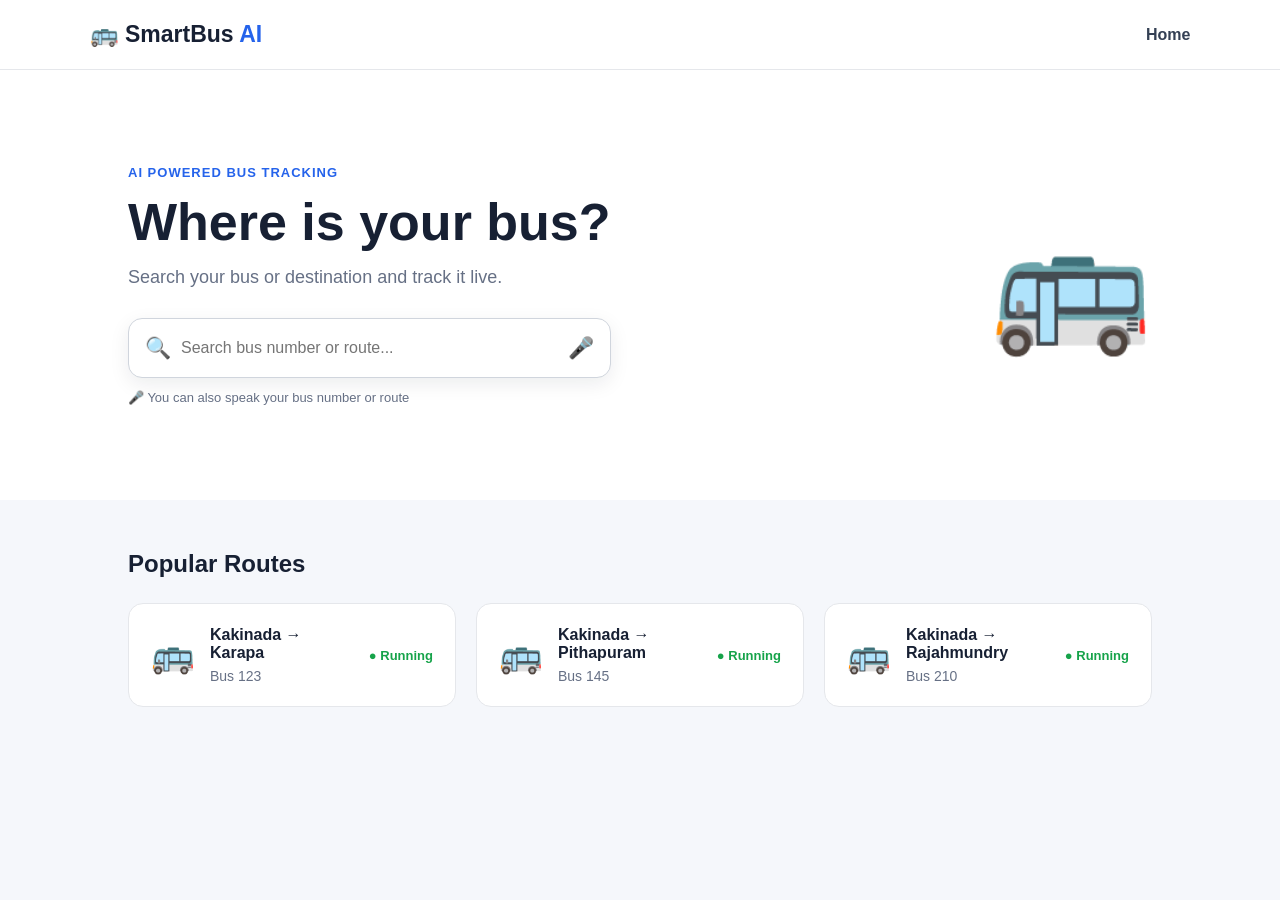
==== index.html @ e0d9ff0c "Add files via upload" ====
<!DOCTYPE html>
<html lang="en">
<head>
    <meta charset="UTF-8">
    <meta name="viewport" content="width=device-width, initial-scale=1.0">
    <title>SmartBus AI</title>
    <link rel="stylesheet" href="style.css">
</head>

<body>

<header class="header">
    <div class="logo">🚌 SmartBus <span>AI</span></div>

    <nav>
        <a href="index.html">Home</a>
    </nav>
</header>


<main>

    <section class="hero">

        <div class="hero-content">

            <p class="tagline">AI POWERED BUS TRACKING</p>

            <h1>Where is your bus?</h1>

            <p class="subtitle">
                Search your bus or destination and track it live.
            </p>


            <div class="search-container">

                <div class="search-box">

                    <span class="search-icon">🔍</span>

                    <input
                        type="text"
                        id="searchInput"
                        placeholder="Search bus number or route..."
                        autocomplete="off"
                    >

                    <button id="voiceButton">🎤</button>

                </div>

                <div id="suggestions" class="suggestions"></div>

            </div>

            <p class="voice-help">
                🎤 You can also speak your bus number or route
            </p>

        </div>

        <div class="bus-image">
            🚌
        </div>

    </section>


    <section class="bus-section">

        <h2>Popular Routes</h2>

        <div class="bus-list">

            <div class="bus-card" onclick="openBus('123')">

                <div class="bus-icon">🚌</div>

                <div class="bus-info">
                    <h3>Kakinada → Karapa</h3>
                    <p>Bus 123</p>
                </div>

                <span class="running">● Running</span>

            </div>


            <div class="bus-card" onclick="openBus('145')">

                <div class="bus-icon">🚌</div>

                <div class="bus-info">
                    <h3>Kakinada → Pithapuram</h3>
                    <p>Bus 145</p>
                </div>

                <span class="running">● Running</span>

            </div>


            <div class="bus-card" onclick="openBus('210')">

                <div class="bus-icon">🚌</div>

                <div class="bus-info">
                    <h3>Kakinada → Rajahmundry</h3>
                    <p>Bus 210</p>
                </div>

                <span class="running">● Running</span>

            </div>

        </div>

    </section>

</main>


<script src="script.js"></script>

</body>
</html>
---- style.css ----
* {
    margin: 0;
    padding: 0;
    box-sizing: border-box;
}

body {
    font-family: Arial, Helvetica, sans-serif;
    background: #f5f7fb;
    color: #172033;
}

/* =========================================
   HEADER
========================================= */

.header {
    height: 70px;
    background: white;
    display: flex;
    align-items: center;
    justify-content: space-between;
    padding: 0 7%;
    border-bottom: 1px solid #e5e7eb;
}

.logo {
    font-size: 23px;
    font-weight: 700;
}

.logo span {
    color: #2563eb;
}

.header nav a {
    text-decoration: none;
    color: #344054;
    font-weight: 600;
}

/* =========================================
   HOME PAGE
========================================= */

main {
    width: 100%;
}

.hero {
    min-height: 430px;
    background: white;
    display: flex;
    align-items: center;
    justify-content: space-between;
    padding: 60px 10%;
}

.hero-content {
    max-width: 650px;
}

.tagline {
    color: #2563eb;
    font-size: 13px;
    font-weight: 700;
    letter-spacing: 1px;
    margin-bottom: 12px;
}

.hero h1 {
    font-size: 52px;
    margin-bottom: 15px;
}

.subtitle {
    font-size: 18px;
    color: #667085;
    margin-bottom: 30px;
}

.bus-image {
    font-size: 130px;
}

.search-container {
    position: relative;
    max-width: 600px;
}

.search-box {
    height: 60px;
    background: white;
    border: 1px solid #d0d5dd;
    border-radius: 14px;
    display: flex;
    align-items: center;
    padding: 0 16px;
    box-shadow: 0 6px 20px rgba(16, 24, 40, 0.08);
}

.search-icon {
    font-size: 21px;
    margin-right: 10px;
}

.search-box input {
    flex: 1;
    border: none;
    outline: none;
    font-size: 16px;
}

.search-box button {
    border: none;
    background: transparent;
    font-size: 21px;
    cursor: pointer;
}

.voice-help {
    color: #667085;
    font-size: 13px;
    margin-top: 12px;
}

.suggestions {
    display: none;
    position: absolute;
    top: 66px;
    left: 0;
    right: 0;
    background: white;
    border-radius: 12px;
    box-shadow: 0 8px 25px rgba(0, 0, 0, 0.12);
    overflow: hidden;
    z-index: 100;
}

.suggestion-item {
    padding: 15px 18px;
    border-bottom: 1px solid #f0f0f0;
    cursor: pointer;
}

.suggestion-item:hover {
    background: #f5f8ff;
}

.suggestion-item strong {
    display: block;
    font-size: 15px;
}

.suggestion-item small {
    color: #667085;
}

.bus-section {
    padding: 50px 10%;
}

.bus-section h2 {
    margin-bottom: 25px;
}

.bus-list {
    display: grid;
    grid-template-columns: repeat(3, 1fr);
    gap: 20px;
}

.bus-card {
    background: white;
    border: 1px solid #e5e7eb;
    border-radius: 15px;
    padding: 22px;
    display: flex;
    align-items: center;
    gap: 15px;
    cursor: pointer;
    transition: 0.2s;
}

.bus-card:hover {
    transform: translateY(-3px);
    box-shadow: 0 8px 25px rgba(0, 0, 0, 0.08);
}

.bus-icon {
    font-size: 35px;
}

.bus-info {
    flex: 1;
}

.bus-info h3 {
    font-size: 16px;
    margin-bottom: 6px;
}

.bus-info p {
    color: #667085;
    font-size: 14px;
}

.running {
    color: #16a34a;
    font-size: 13px;
    font-weight: 600;
}

/* =========================================
   TRACKING PAGE
========================================= */

.tracking-page {
    max-width: 1150px;
    margin: auto;
    padding: 35px 25px 60px;
}

.track-header {
    display: flex;
    justify-content: space-between;
    align-items: center;
    margin-bottom: 25px;
}

.track-header h1 {
    font-size: 34px;
    margin-bottom: 6px;
}

.track-header p:last-child {
    color: #667085;
}

.live-status {
    color: #16a34a;
    font-weight: 700;
    display: flex;
    align-items: center;
    gap: 7px;
}

.live-dot {
    width: 10px;
    height: 10px;
    background: #16a34a;
    border-radius: 50%;
}

/* =========================================
   LOCATION CARD
========================================= */

.location-card {
    background: white;
    border: 1px solid #e5e7eb;
    border-radius: 16px;
    padding: 25px;
    display: grid;
    grid-template-columns: repeat(3, 1fr);
    gap: 20px;
    margin-bottom: 25px;
    box-shadow: 0 5px 18px rgba(16, 24, 40, 0.04);
}

.location-item {
    display: flex;
    align-items: center;
    gap: 13px;
}

.location-icon {
    font-size: 25px;
}

.location-item small {
    display: block;
    color: #667085;
    font-size: 12px;
    margin-bottom: 5px;
}

.location-item strong {
    font-size: 15px;
}

/* =========================================
   MAP
========================================= */

.map-section {
    margin-bottom: 32px;
}

.section-heading {
    display: flex;
    align-items: center;
    justify-content: space-between;
    margin-bottom: 15px;
}

.section-heading h2 {
    font-size: 23px;
    margin-bottom: 5px;
}

.section-heading p {
    color: #667085;
    font-size: 14px;
}

#realMap {
    width: 100%;
    height: 420px;
    border-radius: 18px;
    overflow: hidden;
    border: 1px solid #e5e7eb;
    box-shadow: 0 8px 25px rgba(16, 24, 40, 0.08);
}

.smartbus-marker {
    background: white;
    border-radius: 50%;
    width: 40px !important;
    height: 40px !important;
    display: flex;
    align-items: center;
    justify-content: center;
    font-size: 25px;
    box-shadow: 0 4px 15px rgba(0, 0, 0, 0.25);
}

/* =========================================
   OCCUPANCY
========================================= */

.occupancy-section {
    margin-bottom: 32px;
}

.crowd-badge {
    padding: 9px 15px;
    border-radius: 20px;
    background: #f2fdf5;
    font-size: 13px;
    font-weight: 600;
}

.occupancy-card {
    background: white;
    border: 1px solid #e5e7eb;
    border-radius: 20px;
    padding: 32px;
    display: flex;
    align-items: center;
    gap: 60px;
    box-shadow: 0 8px 28px rgba(16, 24, 40, 0.07);
}

/* =========================================
   OCCUPANCY CIRCLE
========================================= */

.occupancy-circle {
    --occupancy: 0%;
    --circle-color: #16a34a;

    width: 175px;
    height: 175px;

    border-radius: 50%;

    background:
        conic-gradient(
            var(--circle-color) var(--occupancy),
            #e8ecf2 var(--occupancy)
        );

    display: flex;
    align-items: center;
    justify-content: center;

    position: relative;

    flex-shrink: 0;

    box-shadow:
        0 8px 25px rgba(0, 0, 0, 0.08);
}

.occupancy-circle::before {
    content: "";

    position: absolute;

    width: 143px;
    height: 143px;

    background: white;

    border-radius: 50%;
}

.circle-content {
    position: relative;
    z-index: 2;

    display: flex;
    flex-direction: column;

    align-items: center;
    justify-content: center;
}

.occupancy-circle strong {
    font-size: 40px;
    color: #172033;
    font-weight: 700;
}

.occupancy-circle span {
    color: #667085;
    font-size: 13px;
    margin-top: 3px;
}

.occupancy-circle.low {
    --circle-color: #16a34a;
}

.occupancy-circle.medium {
    --circle-color: #f59e0b;
}

.occupancy-circle.full {
    --circle-color: #dc2626;
}

/* =========================================
   OCCUPANCY DETAILS
========================================= */

.occupancy-details {
    flex: 1;

    display: grid;

    grid-template-columns:
        repeat(3, 1fr);

    gap: 14px;
}

.detail-box {
    background: #f8fafc;
    border: 1px solid #edf0f4;
    border-radius: 14px;
    padding: 18px;
    transition: 0.2s;
}

.detail-box:hover {
    transform: translateY(-2px);
    box-shadow: 0 5px 15px rgba(16, 24, 40, 0.06);
}

.detail-box span {
    display: block;

    color: #667085;

    font-size: 13px;

    margin-bottom: 8px;
}

.detail-box strong {
    font-size: 23px;
}

/* =========================================
   BUS STOPS
========================================= */

.stops-section {
    margin-top: 25px;
}

.bus-stops {
    background: white;
    border: 1px solid #e5e7eb;
    border-radius: 16px;
    overflow: hidden;
    box-shadow: 0 5px 18px rgba(16, 24, 40, 0.04);
}

.stop-item {
    display: flex;
    align-items: center;
    gap: 18px;
    padding: 20px 25px;
    border-bottom: 1px solid #eef0f3;
    transition: 0.2s;
}

.stop-item:last-child {
    border-bottom: none;
}

.stop-arrow {
    width: 45px;
    min-width: 45px;
    height: 45px;
    border-radius: 50%;
    display: flex;
    align-items: center;
    justify-content: center;
    background: #eef4ff;
    color: #2563eb;
    font-size: 25px;
    font-weight: bold;
}

.stop-info {
    flex: 1;
}

.stop-info strong {
    display: block;
    font-size: 16px;
    margin-bottom: 5px;
}

.stop-time {
    display: block;
    margin-top: 4px;
    font-size: 14px;
    font-weight: 600;
    color: #344054;
}

.stop-status {
    display: block;
    margin-top: 4px;
    font-size: 13px;
    color: #667085;
}

.stop-item.active-stop {
    background: #f5f8ff;
}

.stop-item.active-stop .stop-arrow {
    background: #2563eb;
    color: white;
}

.stop-item.active-stop .stop-status {
    color: #2563eb;
    font-weight: 700;
}

.stop-item:not(.active-stop) .stop-status {
    color: #667085;
}

/* =========================================
   MOBILE
========================================= */

@media (max-width: 800px) {

    .hero {
        padding: 45px 6%;
        flex-direction: column;
        align-items: flex-start;
    }

    .hero h1 {
        font-size: 38px;
    }

    .bus-image {
        display: none;
    }

    .bus-list {
        grid-template-columns: 1fr;
    }

    .location-card {
        grid-template-columns: 1fr;
    }

    .occupancy-card {
        flex-direction: column;
        gap: 30px;
    }

    .occupancy-details {
        width: 100%;
        grid-template-columns: repeat(2, 1fr);
    }

    .track-header {
        align-items: flex-start;
    }
}

@media (max-width: 500px) {

    .tracking-page {
        padding: 25px 15px 50px;
    }

    .track-header h1 {
        font-size: 28px;
    }

    #realMap {
        height: 350px;
    }

    .occupancy-details {
        grid-template-columns: 1fr;
    }

    .occupancy-circle {
        width: 160px;
        height: 160px;
    }

    .occupancy-circle::before {
        width: 130px;
        height: 130px;
    }

    .stop-item {
        padding: 16px;
    }
}
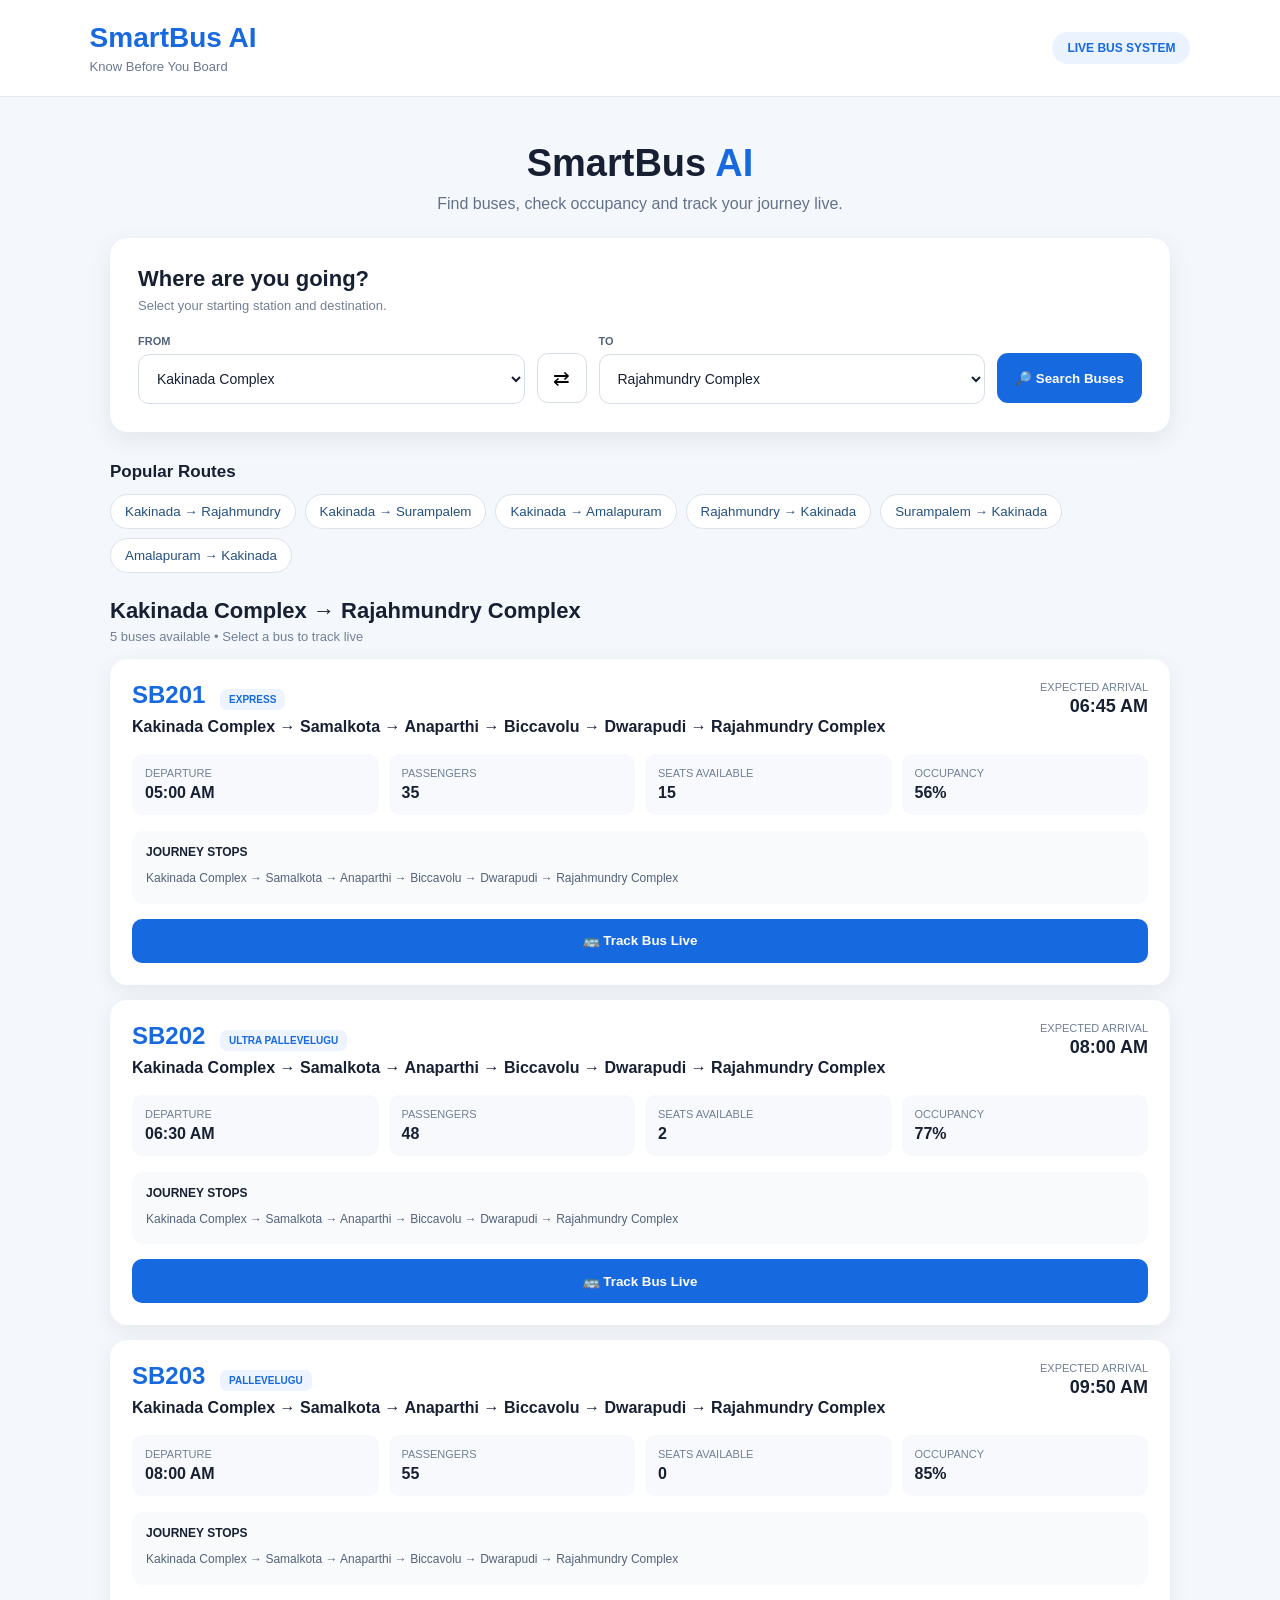
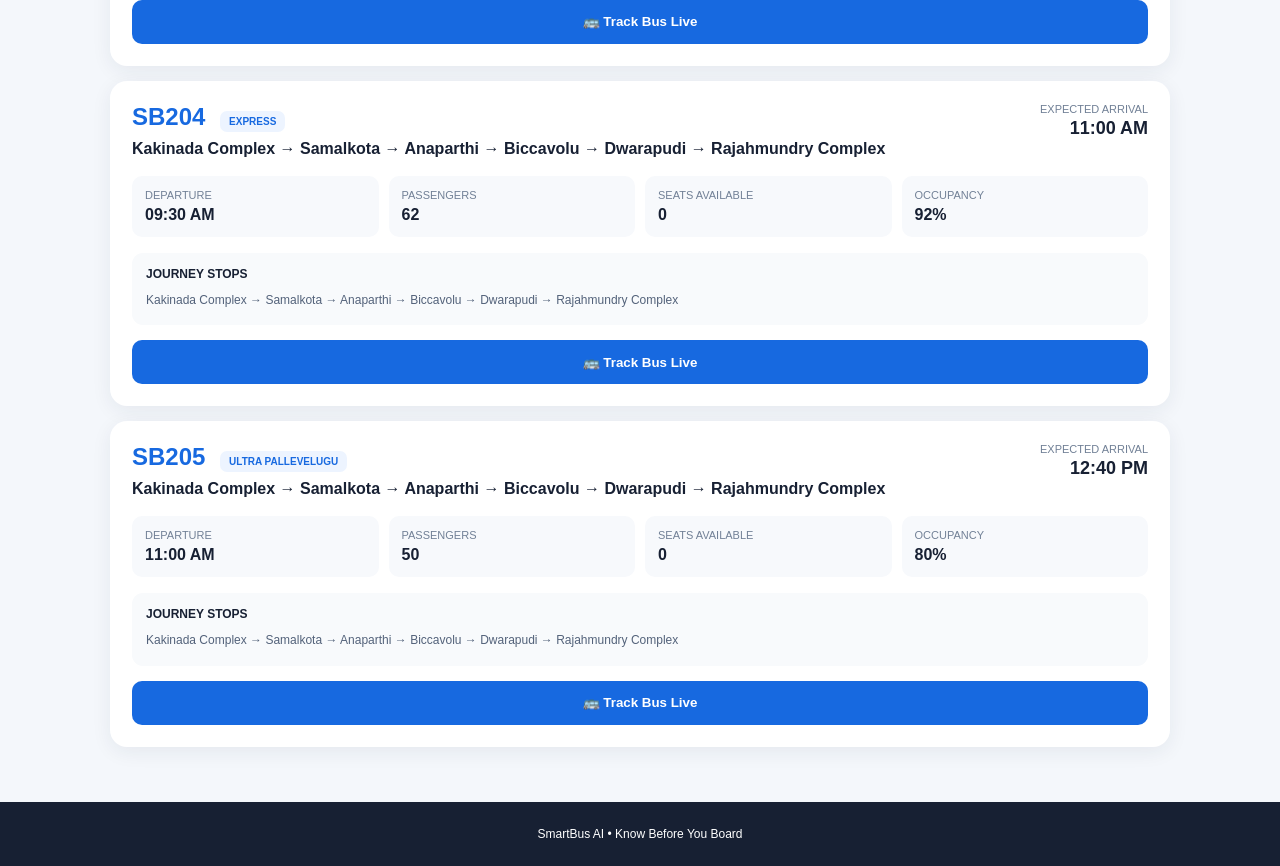
==== commit 0fe7fa9d: "Add files via upload" ====
--- a/index.html
+++ b/index.html
@@ -1,124 +1,444 @@
 <!DOCTYPE html>
 <html lang="en">
 <head>
-    <meta charset="UTF-8">
-    <meta name="viewport" content="width=device-width, initial-scale=1.0">
-    <title>SmartBus AI</title>
-    <link rel="stylesheet" href="style.css">
+<meta charset="UTF-8">
+<meta name="viewport" content="width=device-width, initial-scale=1.0">
+
+<title>SmartBus AI</title>
+
+<style>
+*{
+    box-sizing:border-box;
+    margin:0;
+    padding:0;
+    font-family:Arial,Helvetica,sans-serif;
+}
+
+body{
+    background:#f4f7fb;
+    color:#172033;
+}
+
+header{
+    background:white;
+    padding:22px 7%;
+    display:flex;
+    justify-content:space-between;
+    align-items:center;
+    border-bottom:1px solid #e5eaf1;
+}
+
+.logo{
+    font-size:28px;
+    font-weight:800;
+    color:#1769e0;
+}
+
+.tagline{
+    color:#6b7890;
+    margin-top:5px;
+    font-size:13px;
+}
+
+.badge{
+    background:#eaf3ff;
+    color:#1769e0;
+    padding:9px 15px;
+    border-radius:20px;
+    font-size:12px;
+    font-weight:700;
+}
+
+.hero{
+    text-align:center;
+    padding:45px 20px 25px;
+}
+
+.hero h1{
+    font-size:38px;
+}
+
+.hero h1 span{
+    color:#1769e0;
+}
+
+.hero p{
+    margin-top:10px;
+    color:#637189;
+}
+
+.container{
+    width:86%;
+    max-width:1060px;
+    margin:auto;
+}
+
+.search-card{
+    background:white;
+    padding:28px;
+    border-radius:18px;
+    box-shadow:0 7px 25px rgba(25,45,70,.08);
+}
+
+.search-title{
+    font-size:22px;
+    font-weight:800;
+}
+
+.search-sub{
+    margin-top:6px;
+    color:#718096;
+    font-size:13px;
+}
+
+.form{
+    display:grid;
+    grid-template-columns:1fr 50px 1fr 145px;
+    gap:12px;
+    margin-top:22px;
+}
+
+label{
+    display:block;
+    font-size:11px;
+    font-weight:700;
+    color:#53627a;
+    margin-bottom:7px;
+}
+
+select{
+    width:100%;
+    height:50px;
+    border:1px solid #d7dee8;
+    border-radius:11px;
+    padding:0 14px;
+    background:white;
+    font-size:14px;
+    color:#172033;
+}
+
+.swap{
+    height:50px;
+    margin-top:18px;
+    border:1px solid #d7dee8;
+    background:white;
+    border-radius:11px;
+    cursor:pointer;
+    font-size:20px;
+}
+
+.search-btn{
+    height:50px;
+    margin-top:18px;
+    border:none;
+    border-radius:11px;
+    background:#1769e0;
+    color:white;
+    font-weight:700;
+    cursor:pointer;
+}
+
+.search-btn:hover{
+    background:#125bc4;
+}
+
+.popular{
+    margin:30px 0 22px;
+}
+
+.popular h3{
+    font-size:17px;
+    margin-bottom:12px;
+}
+
+.route-buttons{
+    display:flex;
+    flex-wrap:wrap;
+    gap:9px;
+}
+
+.route-btn{
+    background:white;
+    border:1px solid #dce3ec;
+    border-radius:20px;
+    padding:9px 14px;
+    cursor:pointer;
+    color:#245080;
+}
+
+.results-title{
+    font-size:22px;
+    margin:25px 0 5px;
+}
+
+.results-sub{
+    color:#718096;
+    font-size:13px;
+    margin-bottom:15px;
+}
+
+.bus-card{
+    background:white;
+    border-radius:17px;
+    padding:22px;
+    margin-bottom:15px;
+    box-shadow:0 5px 20px rgba(25,45,70,.07);
+}
+
+.bus-top{
+    display:flex;
+    justify-content:space-between;
+    align-items:flex-start;
+}
+
+.bus-number{
+    font-size:24px;
+    font-weight:800;
+    color:#1769e0;
+}
+
+.bus-type{
+    display:inline-block;
+    margin-left:8px;
+    background:#edf4ff;
+    color:#1769e0;
+    padding:5px 9px;
+    border-radius:7px;
+    font-size:10px;
+    font-weight:700;
+}
+
+.bus-route{
+    margin-top:8px;
+    font-weight:700;
+    font-size:16px;
+}
+
+.eta-box{
+    text-align:right;
+}
+
+.eta-label{
+    color:#718096;
+    font-size:11px;
+}
+
+.eta{
+    font-size:18px;
+    font-weight:800;
+    margin-top:3px;
+}
+
+.details{
+    display:grid;
+    grid-template-columns:repeat(4,1fr);
+    gap:10px;
+    margin-top:18px;
+}
+
+.detail{
+    background:#f7f9fc;
+    padding:13px;
+    border-radius:10px;
+}
+
+.detail-label{
+    color:#718096;
+    font-size:11px;
+}
+
+.detail-value{
+    font-size:16px;
+    font-weight:800;
+    margin-top:5px;
+}
+
+.stops{
+    margin-top:16px;
+    padding:14px;
+    background:#f8fafc;
+    border-radius:11px;
+}
+
+.stops-title{
+    font-size:12px;
+    font-weight:800;
+    margin-bottom:9px;
+}
+
+.stop-list{
+    color:#53627a;
+    font-size:12px;
+    line-height:1.8;
+}
+
+.track-btn{
+    margin-top:15px;
+    width:100%;
+    height:44px;
+    border:none;
+    border-radius:10px;
+    background:#1769e0;
+    color:white;
+    font-weight:700;
+    cursor:pointer;
+}
+
+.no-results{
+    background:white;
+    border:1px solid #e0e6ee;
+    border-radius:15px;
+    padding:35px;
+    text-align:center;
+    color:#718096;
+}
+
+footer{
+    margin-top:55px;
+    background:#172033;
+    color:white;
+    text-align:center;
+    padding:25px;
+    font-size:12px;
+}
+
+@media(max-width:800px){
+
+    .form{
+        grid-template-columns:1fr;
+    }
+
+    .swap,
+    .search-btn{
+        margin-top:0;
+    }
+
+    .details{
+        grid-template-columns:repeat(2,1fr);
+    }
+
+    .bus-top{
+        flex-direction:column;
+        gap:12px;
+    }
+
+    .eta-box{
+        text-align:left;
+    }
+}
+</style>
 </head>
 
 <body>
 
-<header class="header">
-    <div class="logo">🚌 SmartBus <span>AI</span></div>
-
-    <nav>
-        <a href="index.html">Home</a>
-    </nav>
+<header>
+    <div>
+        <div class="logo">SmartBus AI</div>
+        <div class="tagline">Know Before You Board</div>
+    </div>
+
+    <div class="badge">LIVE BUS SYSTEM</div>
 </header>
 
-
-<main>
-
-    <section class="hero">
-
-        <div class="hero-content">
-
-            <p class="tagline">AI POWERED BUS TRACKING</p>
-
-            <h1>Where is your bus?</h1>
-
-            <p class="subtitle">
-                Search your bus or destination and track it live.
-            </p>
-
-
-            <div class="search-container">
-
-                <div class="search-box">
-
-                    <span class="search-icon">🔍</span>
-
-                    <input
-                        type="text"
-                        id="searchInput"
-                        placeholder="Search bus number or route..."
-                        autocomplete="off"
-                    >
-
-                    <button id="voiceButton">🎤</button>
-
-                </div>
-
-                <div id="suggestions" class="suggestions"></div>
-
+<section class="hero">
+    <h1>SmartBus <span>AI</span></h1>
+    <p>Find buses, check occupancy and track your journey live.</p>
+</section>
+
+<div class="container">
+
+    <section class="search-card">
+
+        <div class="search-title">Where are you going?</div>
+
+        <div class="search-sub">
+            Select your starting station and destination.
+        </div>
+
+        <div class="form">
+
+            <div>
+                <label>FROM</label>
+                <select id="fromStation"></select>
             </div>
 
-            <p class="voice-help">
-                🎤 You can also speak your bus number or route
-            </p>
+            <button class="swap" onclick="swapStations()">⇄</button>
+
+            <div>
+                <label>TO</label>
+                <select id="toStation"></select>
+            </div>
+
+            <button class="search-btn" onclick="searchBuses()">
+                🔎 Search Buses
+            </button>
 
         </div>
 
-        <div class="bus-image">
-            🚌
+    </section>
+
+
+    <section class="popular">
+
+        <h3>Popular Routes</h3>
+
+        <div class="route-buttons">
+
+            <button class="route-btn"
+                onclick="setRoute('Kakinada Complex','Rajahmundry Complex')">
+                Kakinada → Rajahmundry
+            </button>
+
+            <button class="route-btn"
+                onclick="setRoute('Kakinada Complex','Surampalem Complex')">
+                Kakinada → Surampalem
+            </button>
+
+            <button class="route-btn"
+                onclick="setRoute('Kakinada Complex','Amalapuram')">
+                Kakinada → Amalapuram
+            </button>
+
+            <button class="route-btn"
+                onclick="setRoute('Rajahmundry Complex','Kakinada Complex')">
+                Rajahmundry → Kakinada
+            </button>
+
+            <button class="route-btn"
+                onclick="setRoute('Surampalem Complex','Kakinada Complex')">
+                Surampalem → Kakinada
+            </button>
+
+            <button class="route-btn"
+                onclick="setRoute('Amalapuram','Kakinada Complex')">
+                Amalapuram → Kakinada
+            </button>
+
         </div>
 
     </section>
 
 
-    <section class="bus-section">
-
-        <h2>Popular Routes</h2>
-
-        <div class="bus-list">
-
-            <div class="bus-card" onclick="openBus('123')">
-
-                <div class="bus-icon">🚌</div>
-
-                <div class="bus-info">
-                    <h3>Kakinada → Karapa</h3>
-                    <p>Bus 123</p>
-                </div>
-
-                <span class="running">● Running</span>
-
-            </div>
-
-
-            <div class="bus-card" onclick="openBus('145')">
-
-                <div class="bus-icon">🚌</div>
-
-                <div class="bus-info">
-                    <h3>Kakinada → Pithapuram</h3>
-                    <p>Bus 145</p>
-                </div>
-
-                <span class="running">● Running</span>
-
-            </div>
-
-
-            <div class="bus-card" onclick="openBus('210')">
-
-                <div class="bus-icon">🚌</div>
-
-                <div class="bus-info">
-                    <h3>Kakinada → Rajahmundry</h3>
-                    <p>Bus 210</p>
-                </div>
-
-                <span class="running">● Running</span>
-
-            </div>
-
+    <section>
+
+        <h2 class="results-title" id="resultsTitle">
+            Search for a bus
+        </h2>
+
+        <div class="results-sub" id="resultsSub">
+            Choose your From and To stations.
         </div>
 
+        <div id="busResults"></div>
+
     </section>
 
-</main>
+</div>
+
+
+<footer>
+    SmartBus AI • Know Before You Board
+</footer>
 
 
 <script src="script.js"></script>
